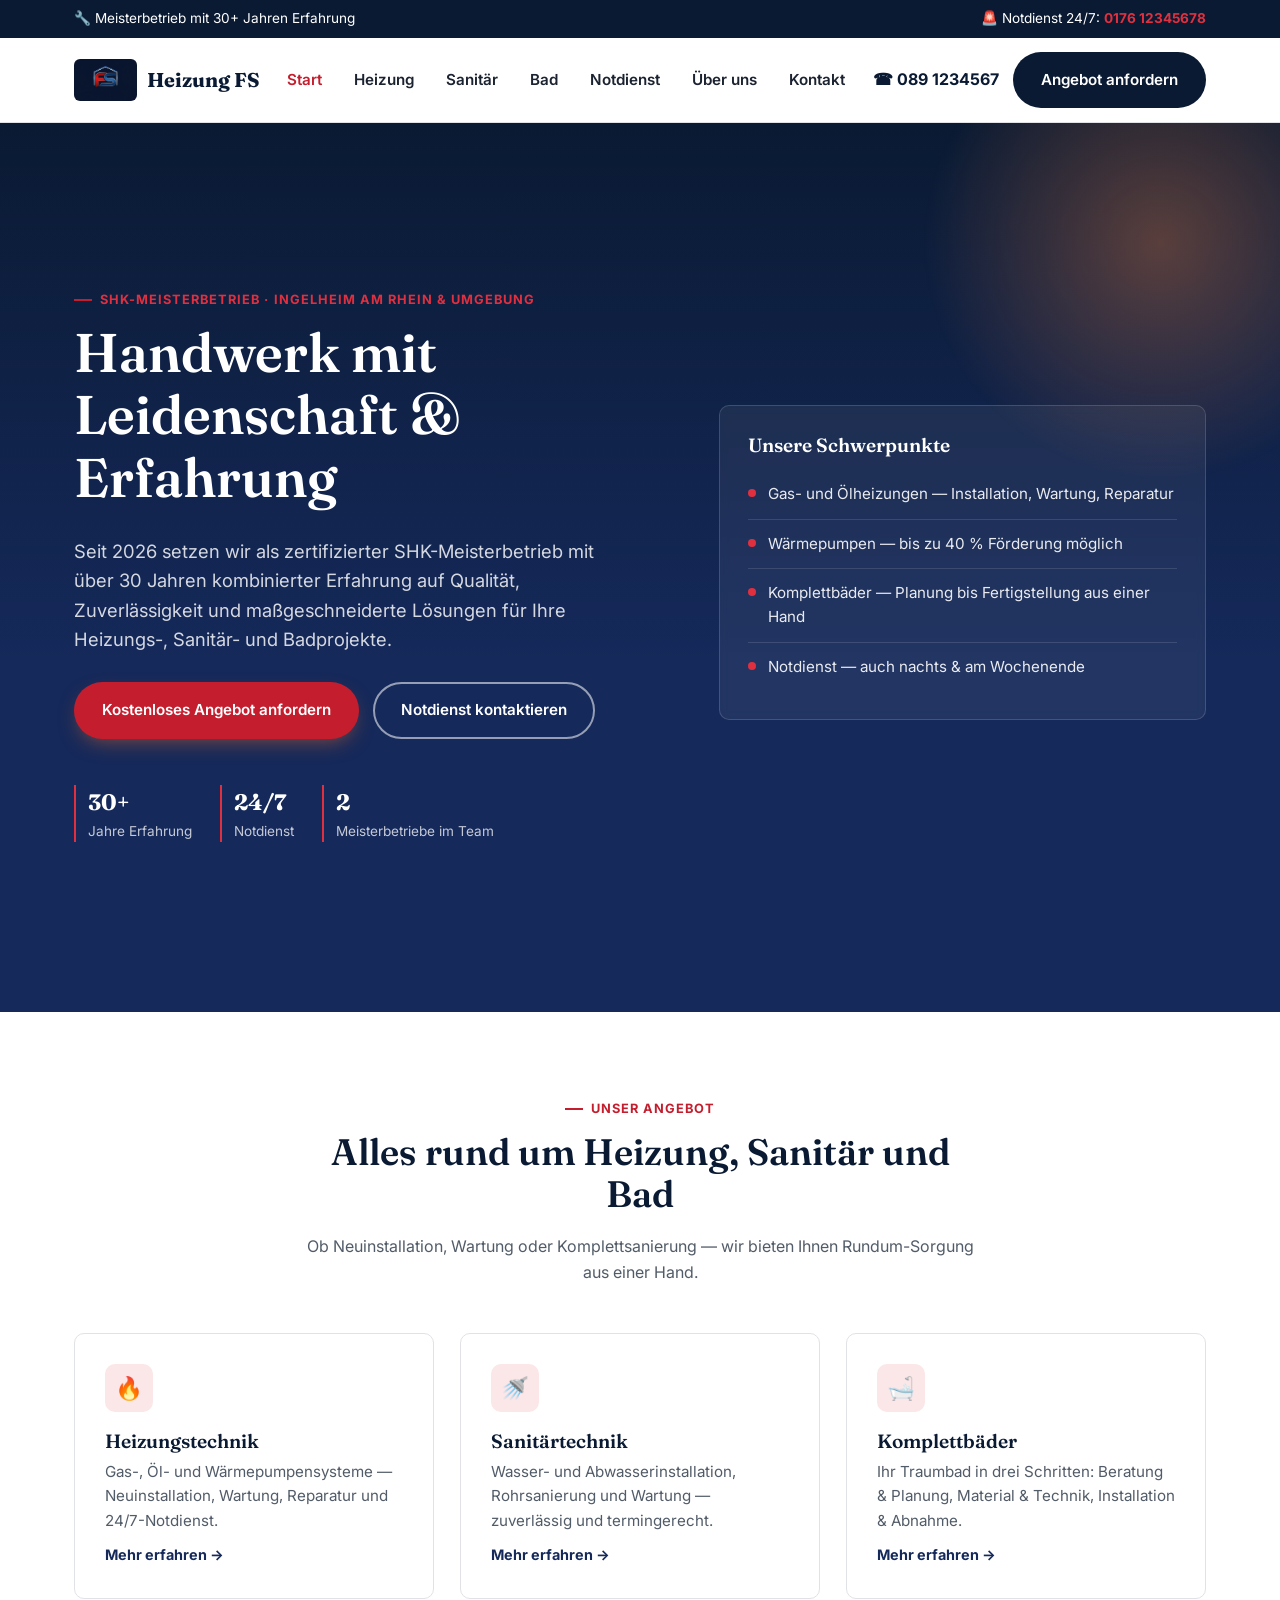
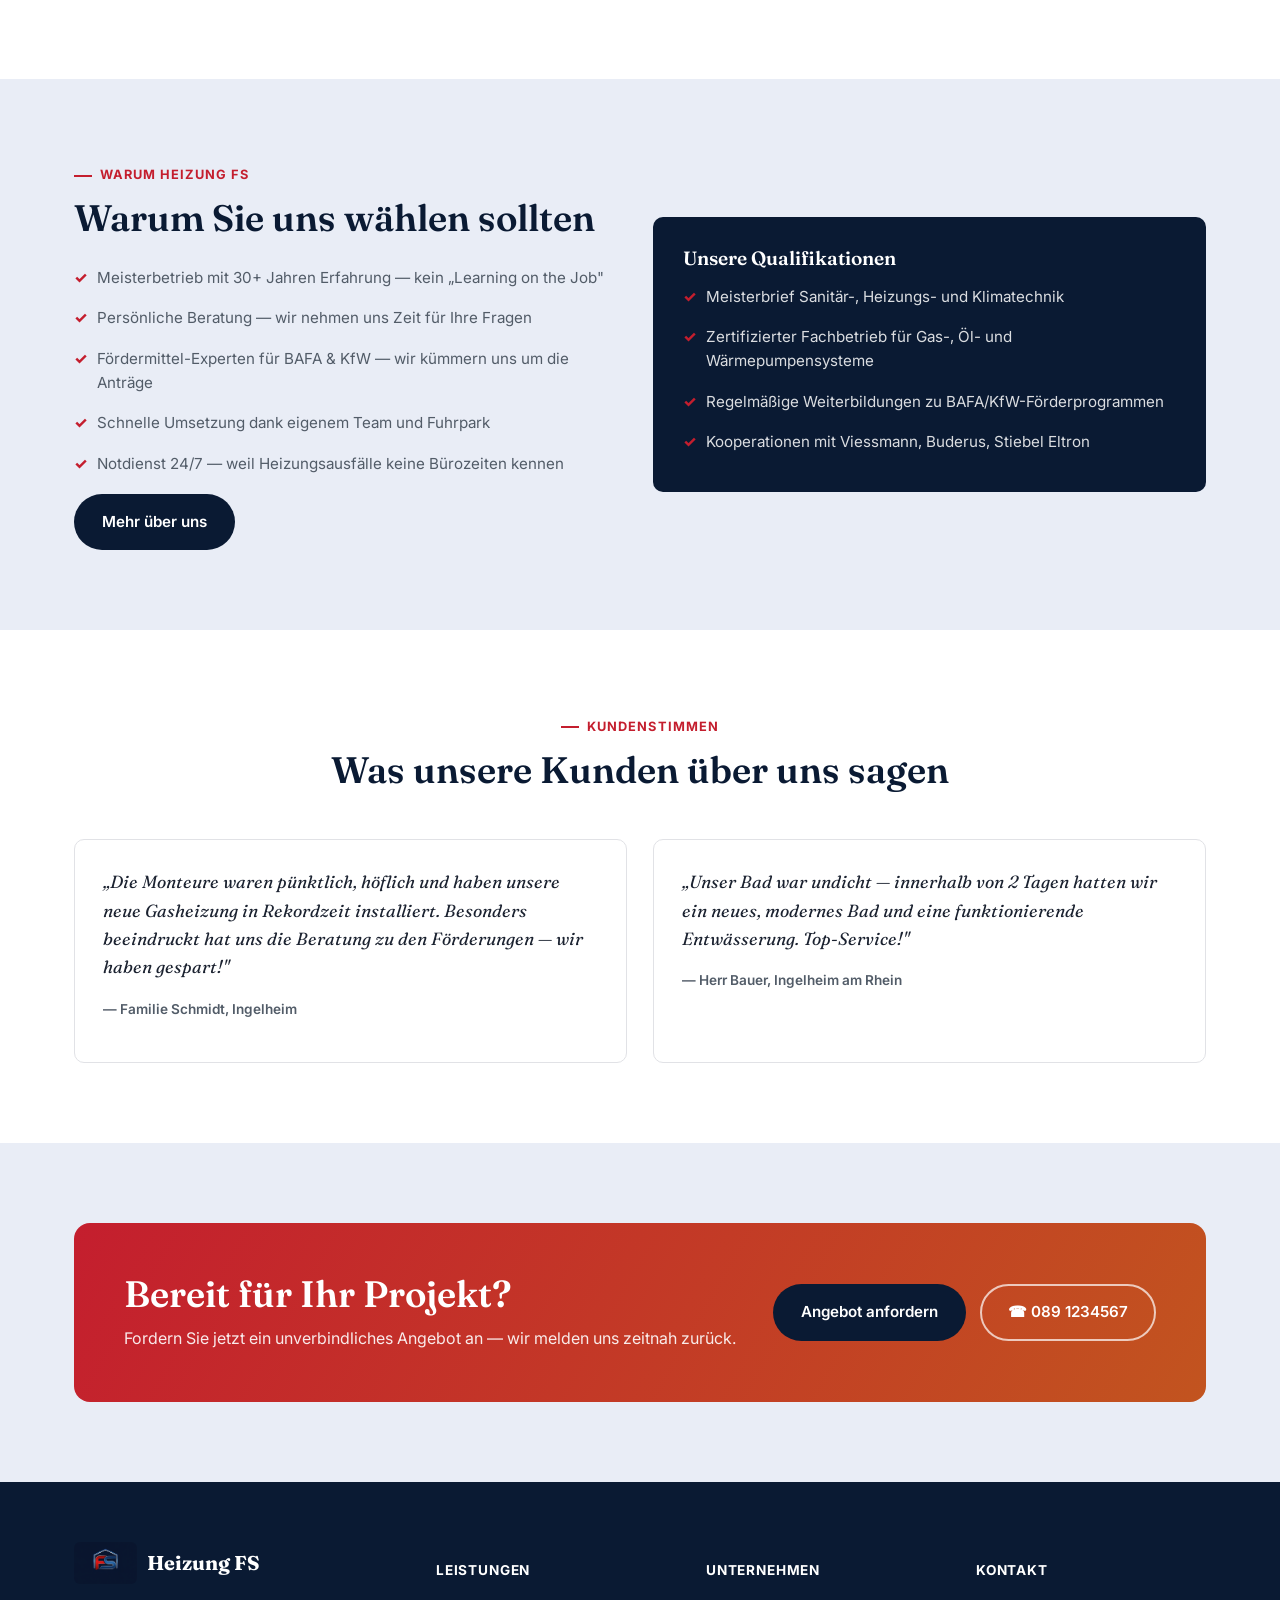
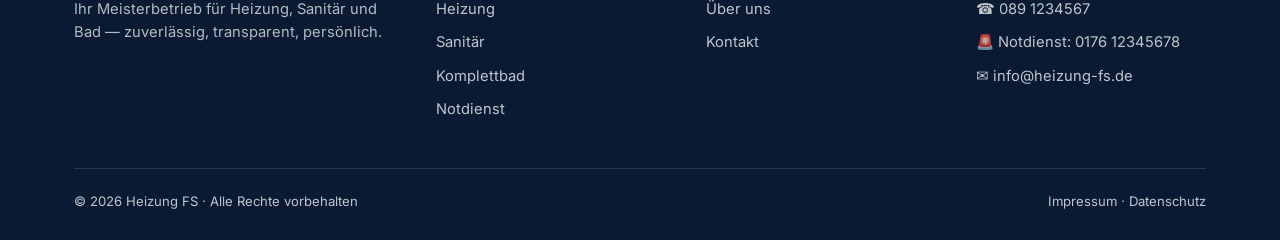
==== index.html @ f5cf5ddc "Add files via upload" ====
<!DOCTYPE html>
<html lang="de">
<head>
<meta charset="UTF-8">
<meta name="viewport" content="width=device-width, initial-scale=1.0">
<title>Heizung FS | Heizung, Sanitär &amp; Bad — Meisterbetrieb</title>
<meta name="description" content="Heizung FS — zertifizierter SHK-Meisterbetrieb für Heizung, Sanitär und Komplettbäder. 24/7 Notdienst. Jetzt unverbindliches Angebot anfordern.">
<link rel="preconnect" href="https://fonts.googleapis.com">
<link href="https://fonts.googleapis.com/css2?family=Fraunces:wght@500;600;700&family=Inter:wght@400;500;600;700;800&display=swap" rel="stylesheet">
<link rel="stylesheet" href="css/style.css">
</head>
<body>

<div class="emergency-strip">
  <div class="wrap">
    <span>🔧 Meisterbetrieb mit 30+ Jahren Erfahrung</span>
    <span>🚨 Notdienst 24/7: <a class="phone" href="tel:+4917612345678">0176 12345678</a></span>
  </div>
</div>

<header class="site-header">
  <div class="wrap nav-row">
    <a href="index.html" class="logo"><img src="img/logo.png" alt="Heizung FS Logo" class="logo-img"> Heizung FS</a>
    <nav class="main-nav">
      <a href="index.html" class="active">Start</a>
      <a href="heizung.html">Heizung</a>
      <a href="sanitaer.html">Sanitär</a>
      <a href="bad.html">Bad</a>
      <a href="notdienst.html">Notdienst</a>
      <a href="ueber-uns.html">Über uns</a>
      <a href="kontakt.html">Kontakt</a>
    </nav>
    <div class="nav-cta">
      <a href="tel:+4989123456" class="btn-text" style="font-weight:700;color:var(--blue-900);">☎ 089 1234567</a>
      <a href="kontakt.html" class="btn btn-dark">Angebot anfordern</a>
      <button class="menu-toggle" aria-label="Menü öffnen"><span></span><span></span><span></span></button>
    </div>
  </div>
</header>

<section class="hero">
  <div class="wrap hero-inner">
    <div>
      <div class="eyebrow" style="color:var(--orange-500);">SHK-Meisterbetrieb · Ingelheim am Rhein &amp; Umgebung</div>
      <h1>Handwerk mit Leidenschaft &amp; Erfahrung</h1>
      <p class="lead">Seit 2026 setzen wir als zertifizierter SHK-Meisterbetrieb mit über 30 Jahren kombinierter Erfahrung auf Qualität, Zuverlässigkeit und maßgeschneiderte Lösungen für Ihre Heizungs-, Sanitär- und Badprojekte.</p>
      <div class="hero-actions">
        <a href="kontakt.html" class="btn btn-primary">Kostenloses Angebot anfordern</a>
        <a href="notdienst.html" class="btn btn-outline">Notdienst kontaktieren</a>
      </div>
      <div class="hero-badges">
        <div><strong>30+</strong>Jahre Erfahrung</div>
        <div><strong>24/7</strong>Notdienst</div>
        <div><strong>2</strong>Meisterbetriebe im Team</div>
      </div>
    </div>
    <div class="hero-visual">
      <h3 style="color:#fff;margin-bottom:14px;">Unsere Schwerpunkte</h3>
      <ul>
        <li><span class="dot"></span> Gas- und Ölheizungen — Installation, Wartung, Reparatur</li>
        <li><span class="dot"></span> Wärmepumpen — bis zu 40 % Förderung möglich</li>
        <li><span class="dot"></span> Komplettbäder — Planung bis Fertigstellung aus einer Hand</li>
        <li><span class="dot"></span> Notdienst — auch nachts &amp; am Wochenende</li>
      </ul>
    </div>
  </div>
</section>

<section class="bg-white">
  <div class="wrap">
    <div class="section-head center">
      <div class="eyebrow">Unser Angebot</div>
      <h2>Alles rund um Heizung, Sanitär und Bad</h2>
      <p>Ob Neuinstallation, Wartung oder Komplettsanierung — wir bieten Ihnen Rundum-Sorgung aus einer Hand.</p>
    </div>
    <div class="grid-3">
      <div class="card">
        <div class="icon">🔥</div>
        <h3>Heizungstechnik</h3>
        <p>Gas-, Öl- und Wärmepumpensysteme — Neuinstallation, Wartung, Reparatur und 24/7-Notdienst.</p>
        <a href="heizung.html" class="more">Mehr erfahren →</a>
      </div>
      <div class="card">
        <div class="icon">🚿</div>
        <h3>Sanitärtechnik</h3>
        <p>Wasser- und Abwasserinstallation, Rohrsanierung und Wartung — zuverlässig und termingerecht.</p>
        <a href="sanitaer.html" class="more">Mehr erfahren →</a>
      </div>
      <div class="card">
        <div class="icon">🛁</div>
        <h3>Komplettbäder</h3>
        <p>Ihr Traumbad in drei Schritten: Beratung &amp; Planung, Material &amp; Technik, Installation &amp; Abnahme.</p>
        <a href="bad.html" class="more">Mehr erfahren →</a>
      </div>
    </div>
  </div>
</section>

<section class="bg-tint">
  <div class="wrap">
    <div class="grid-2" style="align-items:center;">
      <div>
        <div class="eyebrow">Warum Heizung FS</div>
        <h2>Warum Sie uns wählen sollten</h2>
        <ul class="checklist">
          <li>Meisterbetrieb mit 30+ Jahren Erfahrung — kein „Learning on the Job"</li>
          <li>Persönliche Beratung — wir nehmen uns Zeit für Ihre Fragen</li>
          <li>Fördermittel-Experten für BAFA &amp; KfW — wir kümmern uns um die Anträge</li>
          <li>Schnelle Umsetzung dank eigenem Team und Fuhrpark</li>
          <li>Notdienst 24/7 — weil Heizungsausfälle keine Bürozeiten kennen</li>
        </ul>
        <a href="ueber-uns.html" class="btn btn-dark" style="margin-top:10px;">Mehr über uns</a>
      </div>
      <div class="card" style="background:var(--blue-900);border:none;">
        <h3 style="color:#fff;">Unsere Qualifikationen</h3>
        <ul class="checklist" style="color:rgba(255,255,255,0.85);">
          <li style="color:rgba(255,255,255,0.85);">Meisterbrief Sanitär-, Heizungs- und Klimatechnik</li>
          <li style="color:rgba(255,255,255,0.85);">Zertifizierter Fachbetrieb für Gas-, Öl- und Wärmepumpensysteme</li>
          <li style="color:rgba(255,255,255,0.85);">Regelmäßige Weiterbildungen zu BAFA/KfW-Förderprogrammen</li>
          <li style="color:rgba(255,255,255,0.85);">Kooperationen mit Viessmann, Buderus, Stiebel Eltron</li>
        </ul>
      </div>
    </div>
  </div>
</section>

<section class="bg-white">
  <div class="wrap">
    <div class="section-head center">
      <div class="eyebrow">Kundenstimmen</div>
      <h2>Was unsere Kunden über uns sagen</h2>
    </div>
    <div class="grid-2">
      <div class="testimonial">
        <p class="quote">„Die Monteure waren pünktlich, höflich und haben unsere neue Gasheizung in Rekordzeit installiert. Besonders beeindruckt hat uns die Beratung zu den Förderungen — wir haben gespart!"</p>
        <p class="who">— Familie Schmidt, Ingelheim</p>
      </div>
      <div class="testimonial">
        <p class="quote">„Unser Bad war undicht — innerhalb von 2 Tagen hatten wir ein neues, modernes Bad und eine funktionierende Entwässerung. Top-Service!"</p>
        <p class="who">— Herr Bauer, Ingelheim am Rhein</p>
      </div>
    </div>
  </div>
</section>

<section class="bg-tint">
  <div class="wrap">
    <div class="cta-band">
      <div>
        <h2>Bereit für Ihr Projekt?</h2>
        <p>Fordern Sie jetzt ein unverbindliches Angebot an — wir melden uns zeitnah zurück.</p>
      </div>
      <div style="display:flex;gap:14px;flex-wrap:wrap;">
        <a href="kontakt.html" class="btn btn-dark">Angebot anfordern</a>
        <a href="tel:+4989123456" class="btn btn-outline" style="border-color:rgba(255,255,255,0.7);">☎ 089 1234567</a>
      </div>
    </div>
  </div>
</section>

<footer class="site-footer">
  <div class="wrap">
    <div class="footer-grid">
      <div>
        <div class="logo" style="color:#fff;margin-bottom:14px;"><img src="img/logo.png" alt="Heizung FS Logo" class="logo-img"> Heizung FS</div>
        <p style="color:rgba(255,255,255,0.7);font-size:0.92rem;">Ihr Meisterbetrieb für Heizung, Sanitär und Bad — zuverlässig, transparent, persönlich.</p>
      </div>
      <div>
        <h4>Leistungen</h4>
        <ul>
          <li><a href="heizung.html">Heizung</a></li>
          <li><a href="sanitaer.html">Sanitär</a></li>
          <li><a href="bad.html">Komplettbad</a></li>
          <li><a href="notdienst.html">Notdienst</a></li>
        </ul>
      </div>
      <div>
        <h4>Unternehmen</h4>
        <ul>
          <li><a href="ueber-uns.html">Über uns</a></li>
          <li><a href="kontakt.html">Kontakt</a></li>
        </ul>
      </div>
      <div>
        <h4>Kontakt</h4>
        <ul>
          <li>☎ 089 1234567</li>
          <li>🚨 Notdienst: 0176 12345678</li>
          <li>✉ info@heizung-fs.de</li>
        </ul>
      </div>
    </div>
    <div class="footer-bottom">
      <span>© 2026 Heizung FS · Alle Rechte vorbehalten</span>
      <span><a href="#">Impressum</a> · <a href="#">Datenschutz</a></span>
    </div>
  </div>
</footer>

<script src="js/main.js"></script>
</body>
</html>
---- css/style.css ----
/* ===========================================================
   Heizung FS — Prototyp
   Palette: Tiefblau (Wasser/Vertrauen) + Wärme-Orange (Heizung)
   =========================================================== */

:root {
  /* Navy aus dem FS-Logo */
  --blue-900: #0a1a33;
  --blue-700: #15295a;
  --blue-500: #2e5ba8;
  --blue-100: #e9edf6;
  /* Rot aus dem FS-Logo, ersetzt das bisherige Orange als Hauptakzent */
  --orange-600: #c41e2e;
  --orange-500: #e0303f;
  --orange-100: #fbe6e8;
  --cream: #f6f5f3;
  --white: #ffffff;
  --ink: #1b2230;
  --ink-soft: #525c68;
  --line: #e1e2e6;
  --radius: 10px;
  --shadow: 0 10px 30px -10px rgba(10, 26, 51, 0.22);
  --maxw: 1180px;
  --font-display: "Fraunces", Georgia, serif;
  --font-body: "Inter", "Segoe UI", Arial, sans-serif;
}

* { box-sizing: border-box; }
html { scroll-behavior: smooth; }

body {
  margin: 0;
  font-family: var(--font-body);
  color: var(--ink);
  background: var(--cream);
  font-size: 16px;
  line-height: 1.6;
  -webkit-font-smoothing: antialiased;
}

img { max-width: 100%; display: block; }
a { color: inherit; text-decoration: none; }

.wrap {
  max-width: var(--maxw);
  margin: 0 auto;
  padding: 0 24px;
}

h1, h2, h3 {
  font-family: var(--font-display);
  font-weight: 600;
  line-height: 1.15;
  margin: 0 0 0.5em;
  color: var(--blue-900);
}

h1 { font-size: clamp(2.1rem, 5vw, 3.4rem); }
h2 { font-size: clamp(1.6rem, 3.2vw, 2.3rem); }
h3 { font-size: 1.2rem; }

p { margin: 0 0 1em; color: var(--ink-soft); }

.eyebrow {
  display: inline-flex;
  align-items: center;
  gap: 8px;
  font-size: 0.8rem;
  font-weight: 700;
  letter-spacing: 0.08em;
  text-transform: uppercase;
  color: var(--orange-600);
  margin-bottom: 0.9em;
}
.eyebrow::before {
  content: "";
  width: 18px;
  height: 2px;
  background: var(--orange-600);
  display: inline-block;
}

/* ---------- Buttons ---------- */
.btn {
  display: inline-flex;
  align-items: center;
  justify-content: center;
  gap: 8px;
  padding: 14px 26px;
  border-radius: 999px;
  font-weight: 600;
  font-size: 0.95rem;
  border: 2px solid transparent;
  cursor: pointer;
  transition: transform 0.15s ease, box-shadow 0.15s ease, background 0.15s ease;
  min-height: 48px;
}
.btn:active { transform: translateY(1px); }

.btn-primary {
  background: var(--orange-600);
  color: var(--white);
  box-shadow: 0 8px 20px -6px rgba(217, 98, 43, 0.55);
}
.btn-primary:hover { background: #c2541f; }

.btn-outline {
  background: transparent;
  border-color: rgba(255,255,255,0.55);
  color: var(--white);
}
.btn-outline:hover { background: rgba(255,255,255,0.12); }

.btn-dark {
  background: var(--blue-900);
  color: var(--white);
}
.btn-dark:hover { background: var(--blue-700); }

/* ---------- Top bar / emergency strip ---------- */
.emergency-strip {
  background: var(--blue-900);
  color: #fff;
  font-size: 0.85rem;
}
.emergency-strip .wrap {
  display: flex;
  align-items: center;
  justify-content: space-between;
  padding: 8px 24px;
  flex-wrap: wrap;
  gap: 6px;
}
.emergency-strip a.phone {
  color: var(--orange-500);
  font-weight: 700;
}

/* ---------- Header / Nav ---------- */
header.site-header {
  background: var(--white);
  border-bottom: 1px solid var(--line);
  position: sticky;
  top: 0;
  z-index: 50;
}
.nav-row {
  display: flex;
  align-items: center;
  justify-content: space-between;
  padding: 14px 24px;
  gap: 20px;
}
.logo {
  display: flex;
  align-items: center;
  gap: 10px;
  font-family: var(--font-display);
  font-weight: 700;
  font-size: 1.25rem;
  color: var(--blue-900);
  white-space: nowrap;
}
.logo .mark {
  width: 38px;
  height: 38px;
  border-radius: 9px;
  background: linear-gradient(135deg, var(--orange-500), var(--blue-700));
  display: flex;
  align-items: center;
  justify-content: center;
  color: #fff;
  font-weight: 800;
  font-size: 0.95rem;
  flex-shrink: 0;
}
.logo-img {
  height: 42px;
  width: auto;
  flex-shrink: 0;
  border-radius: 6px;
}

nav.main-nav {
  display: flex;
  align-items: center;
  gap: 28px;
}
nav.main-nav a {
  font-size: 0.95rem;
  font-weight: 600;
  color: var(--ink);
  padding: 6px 2px;
  position: relative;
}
nav.main-nav a.active { color: var(--orange-600); }
nav.main-nav a:hover { color: var(--orange-600); }

.nav-cta {
  display: flex;
  align-items: center;
  gap: 14px;
}

.menu-toggle {
  display: none;
  background: none;
  border: none;
  cursor: pointer;
  padding: 8px;
}
.menu-toggle span {
  display: block;
  width: 26px;
  height: 2px;
  background: var(--blue-900);
  margin: 5px 0;
}

/* ---------- Hero ---------- */
.hero {
  background: linear-gradient(180deg, var(--blue-900) 0%, var(--blue-700) 60%, var(--blue-700) 100%);
  color: #fff;
  position: relative;
  overflow: hidden;
}
.hero::after {
  content: "";
  position: absolute;
  right: -120px;
  top: -120px;
  width: 480px;
  height: 480px;
  border-radius: 50%;
  background: radial-gradient(circle, rgba(234,126,63,0.35), transparent 70%);
}
.hero-inner {
  display: grid;
  grid-template-columns: 1.1fr 0.9fr;
  gap: 50px;
  align-items: center;
  padding: 80px 24px 90px;
}
.hero h1 { color: #fff; }
.hero p.lead {
  color: rgba(255,255,255,0.82);
  font-size: 1.15rem;
  max-width: 520px;
}
.hero-actions {
  display: flex;
  gap: 14px;
  margin-top: 28px;
  flex-wrap: wrap;
}
.hero-badges {
  display: flex;
  gap: 28px;
  margin-top: 46px;
  flex-wrap: wrap;
}
.hero-badges div {
  font-size: 0.85rem;
  color: rgba(255,255,255,0.75);
  border-left: 2px solid var(--orange-500);
  padding-left: 12px;
}
.hero-badges strong {
  display: block;
  font-family: var(--font-display);
  font-size: 1.4rem;
  color: #fff;
}

.hero-visual {
  background: rgba(255,255,255,0.06);
  border: 1px solid rgba(255,255,255,0.15);
  border-radius: var(--radius);
  padding: 28px;
  backdrop-filter: blur(4px);
}
.hero-visual ul { list-style: none; margin: 0; padding: 0; }
.hero-visual li {
  display: flex;
  gap: 12px;
  align-items: flex-start;
  padding: 12px 0;
  border-bottom: 1px solid rgba(255,255,255,0.12);
  color: rgba(255,255,255,0.9);
  font-size: 0.95rem;
}
.hero-visual li:last-child { border-bottom: none; }
.hero-visual li .dot {
  width: 8px; height: 8px;
  border-radius: 50%;
  background: var(--orange-500);
  margin-top: 7px;
  flex-shrink: 0;
}

/* ---------- Page hero (Unterseiten, schmaler) ---------- */
.page-hero {
  background: linear-gradient(180deg, var(--blue-900), var(--blue-700));
  color: #fff;
  padding: 64px 24px 70px;
}
.page-hero .wrap { max-width: var(--maxw); }
.page-hero h1 { color: #fff; margin-bottom: 0.4em; }
.page-hero p { color: rgba(255,255,255,0.82); max-width: 600px; font-size: 1.05rem; }
.breadcrumb {
  font-size: 0.85rem;
  color: rgba(255,255,255,0.6);
  margin-bottom: 14px;
}
.breadcrumb a { color: rgba(255,255,255,0.85); }
.breadcrumb a:hover { color: var(--orange-500); }

/* ---------- Sections ---------- */
section { padding: 80px 0; }
section.tight { padding: 56px 0; }
.section-head {
  max-width: 680px;
  margin-bottom: 48px;
}
.section-head.center { margin-left: auto; margin-right: auto; text-align: center; }

.bg-white { background: var(--white); }
.bg-tint { background: var(--blue-100); }
.bg-dark { background: var(--blue-900); color: #fff; }
.bg-dark h2, .bg-dark h3 { color: #fff; }
.bg-dark p { color: rgba(255,255,255,0.78); }

/* ---------- Grids / cards ---------- */
.grid-3 {
  display: grid;
  grid-template-columns: repeat(3, 1fr);
  gap: 26px;
}
.grid-2 {
  display: grid;
  grid-template-columns: repeat(2, 1fr);
  gap: 26px;
}

.card {
  background: var(--white);
  border: 1px solid var(--line);
  border-radius: var(--radius);
  padding: 30px;
  transition: transform 0.2s ease, box-shadow 0.2s ease;
}
.card:hover { transform: translateY(-4px); box-shadow: var(--shadow); }
.card .icon {
  width: 48px; height: 48px;
  border-radius: 10px;
  background: var(--orange-100);
  color: var(--orange-600);
  display: flex; align-items: center; justify-content: center;
  font-size: 1.4rem;
  margin-bottom: 18px;
}
.card h3 { margin-bottom: 0.4em; }
.card p { margin-bottom: 0.6em; font-size: 0.95rem; }
.card a.more {
  font-weight: 700;
  font-size: 0.9rem;
  color: var(--blue-700);
}
.card a.more:hover { color: var(--orange-600); }

.checklist { list-style: none; margin: 0; padding: 0; }
.checklist li {
  display: flex;
  gap: 10px;
  padding: 8px 0;
  font-size: 0.95rem;
  color: var(--ink-soft);
}
.checklist li::before {
  content: "✓";
  color: var(--orange-600);
  font-weight: 800;
  flex-shrink: 0;
}

/* ---------- Steps ---------- */
.steps {
  display: grid;
  grid-template-columns: repeat(3, 1fr);
  gap: 30px;
  counter-reset: step;
}
.step {
  position: relative;
  padding-top: 14px;
  border-top: 3px solid var(--orange-500);
}
.step .num {
  font-family: var(--font-display);
  font-size: 2.4rem;
  color: var(--blue-100);
  -webkit-text-stroke: 1.5px var(--blue-500);
  color: transparent;
  margin-bottom: 6px;
  font-weight: 700;
}

/* ---------- Testimonials ---------- */
.testimonial {
  background: var(--white);
  border-radius: var(--radius);
  padding: 28px;
  border: 1px solid var(--line);
}
.testimonial p.quote {
  font-family: var(--font-display);
  font-size: 1.1rem;
  color: var(--ink);
  font-style: italic;
}
.testimonial .who {
  font-size: 0.85rem;
  color: var(--ink-soft);
  font-weight: 600;
}

/* ---------- CTA band ---------- */
.cta-band {
  background: linear-gradient(120deg, var(--orange-600), #c2541f);
  color: #fff;
  border-radius: 16px;
  padding: 50px;
  display: flex;
  align-items: center;
  justify-content: space-between;
  gap: 30px;
  flex-wrap: wrap;
}
.cta-band h2 { color: #fff; margin-bottom: 0.3em; }
.cta-band p { color: rgba(255,255,255,0.9); margin-bottom: 0; }

/* ---------- FAQ ---------- */
.faq-item {
  border-bottom: 1px solid var(--line);
  padding: 20px 0;
}
.faq-q {
  display: flex;
  justify-content: space-between;
  align-items: center;
  cursor: pointer;
  font-weight: 700;
  color: var(--blue-900);
  gap: 16px;
}
.faq-q .icon-toggle {
  font-size: 1.4rem;
  color: var(--orange-600);
  flex-shrink: 0;
  transition: transform 0.2s ease;
}
.faq-item.open .icon-toggle { transform: rotate(45deg); }
.faq-a {
  display: none;
  margin-top: 12px;
  font-size: 0.95rem;
}
.faq-item.open .faq-a { display: block; }

/* ---------- Notdienst-specific ---------- */
.emergency-hero {
  background: radial-gradient(circle at 20% 20%, #b8401b, var(--blue-900) 65%);
}
.pulse-dot {
  width: 12px; height: 12px;
  border-radius: 50%;
  background: #4caf6d;
  display: inline-block;
  position: relative;
}
.pulse-dot::after {
  content: "";
  position: absolute;
  inset: -4px;
  border-radius: 50%;
  border: 2px solid #4caf6d;
  animation: pulse 1.6s infinite;
}
@keyframes pulse {
  0% { transform: scale(0.8); opacity: 0.9; }
  100% { transform: scale(1.8); opacity: 0; }
}
.big-phone {
  font-family: var(--font-display);
  font-size: clamp(2rem, 6vw, 3.2rem);
  color: #fff;
  font-weight: 700;
}

/* ---------- Footer ---------- */
footer.site-footer {
  background: var(--blue-900);
  color: rgba(255,255,255,0.75);
  padding: 60px 0 28px;
}
.footer-grid {
  display: grid;
  grid-template-columns: 1.4fr 1fr 1fr 1fr;
  gap: 40px;
  padding-bottom: 36px;
  border-bottom: 1px solid rgba(255,255,255,0.12);
}
.footer-grid h4 {
  color: #fff;
  font-size: 0.85rem;
  letter-spacing: 0.06em;
  text-transform: uppercase;
  margin-bottom: 16px;
}
.footer-grid ul { list-style: none; margin: 0; padding: 0; }
.footer-grid li { margin-bottom: 10px; font-size: 0.92rem; }
.footer-grid a:hover { color: var(--orange-500); }
.footer-bottom {
  display: flex;
  justify-content: space-between;
  align-items: center;
  padding-top: 22px;
  font-size: 0.82rem;
  flex-wrap: wrap;
  gap: 12px;
}
.footer-bottom a:hover { color: var(--orange-500); }

/* ---------- Responsive ---------- */
@media (max-width: 940px) {
  .hero-inner { grid-template-columns: 1fr; padding: 56px 24px 60px; }
  .grid-3, .grid-2, .steps { grid-template-columns: 1fr; }
  .footer-grid { grid-template-columns: 1fr 1fr; }
}

@media (max-width: 760px) {
  nav.main-nav {
    position: fixed;
    top: 70px;
    left: 0; right: 0;
    background: var(--white);
    flex-direction: column;
    align-items: flex-start;
    padding: 20px 24px;
    gap: 18px;
    border-bottom: 1px solid var(--line);
    transform: translateY(-110%);
    transition: transform 0.25s ease;
    box-shadow: var(--shadow);
  }
  nav.main-nav.open { transform: translateY(0); }
  .menu-toggle { display: block; }
  .nav-cta .btn-text { display: none; }
  .footer-grid { grid-template-columns: 1fr; }
  .cta-band { flex-direction: column; text-align: center; padding: 36px 24px; }
  section { padding: 56px 0; }
  .emergency-strip .wrap { justify-content: center; text-align: center; }
}

@media (max-width: 420px) {
  .nav-cta .btn { padding: 10px 16px; font-size: 0.85rem; }
}
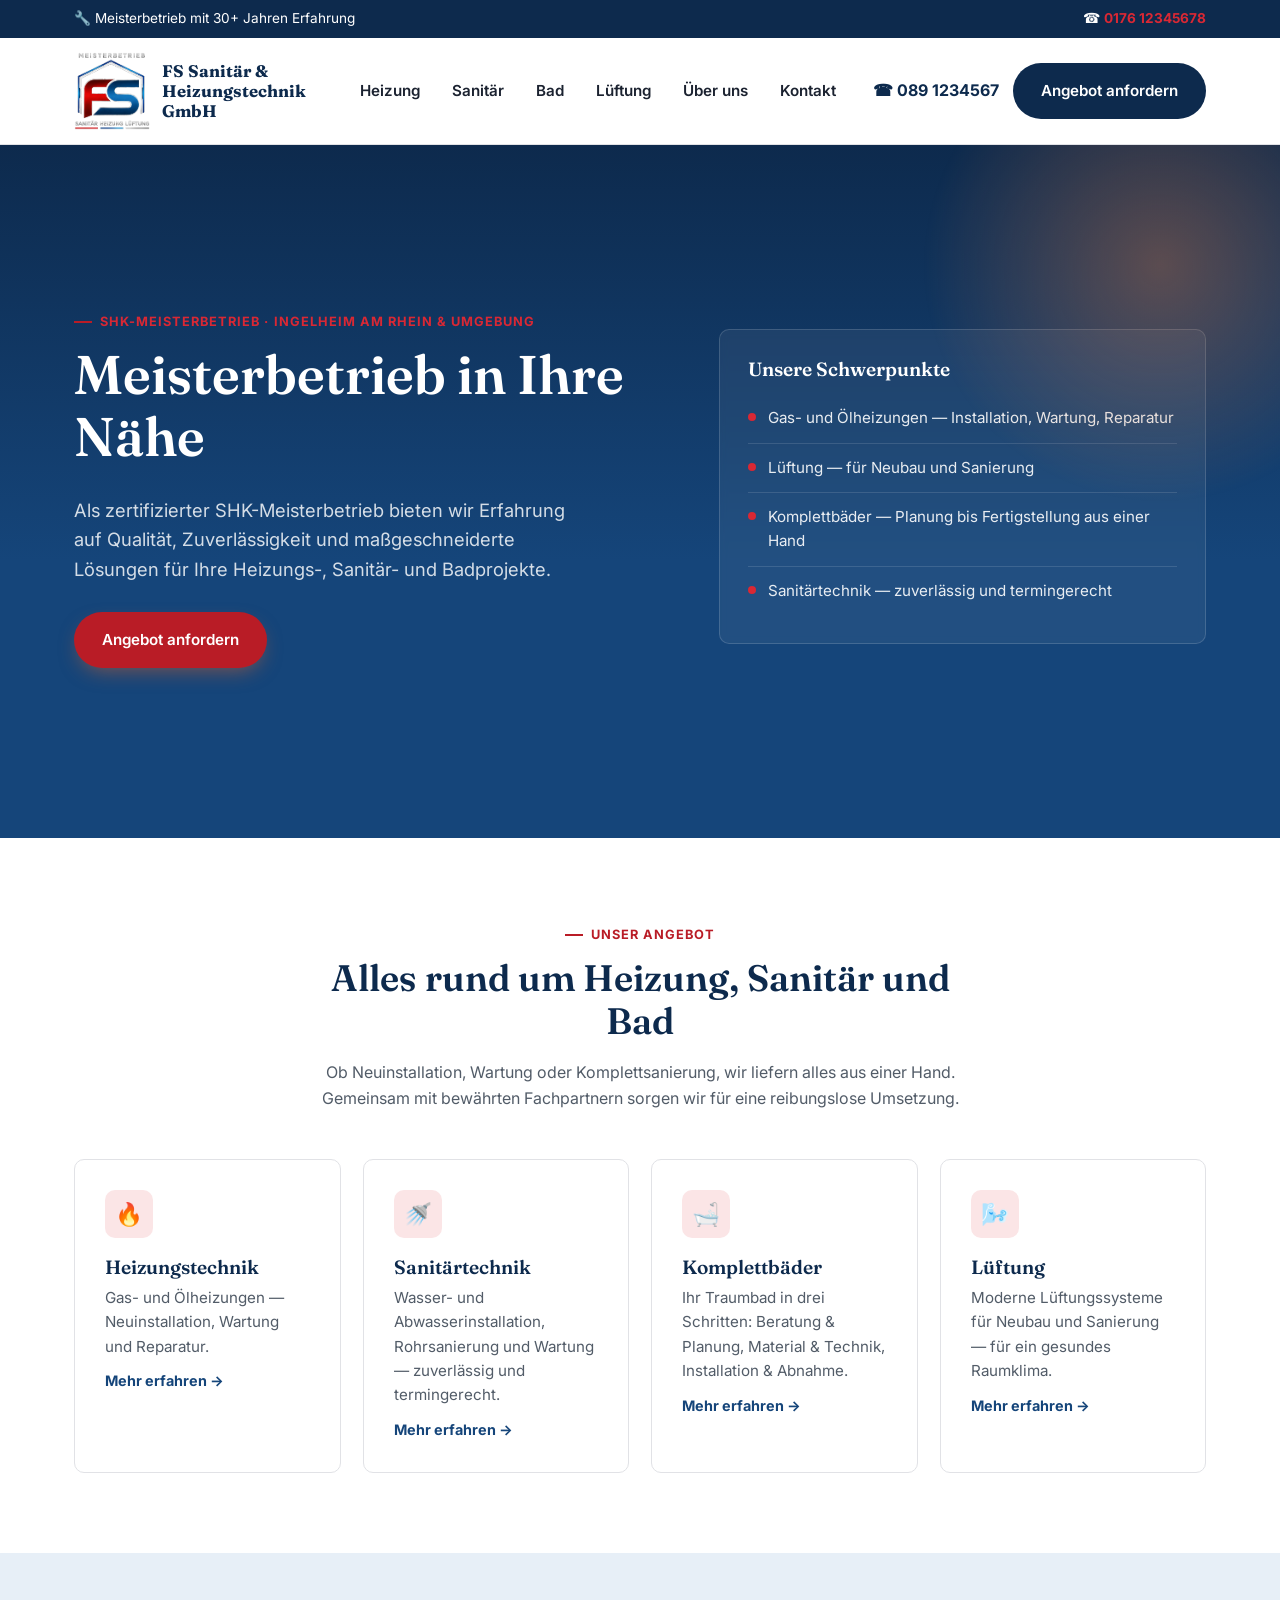
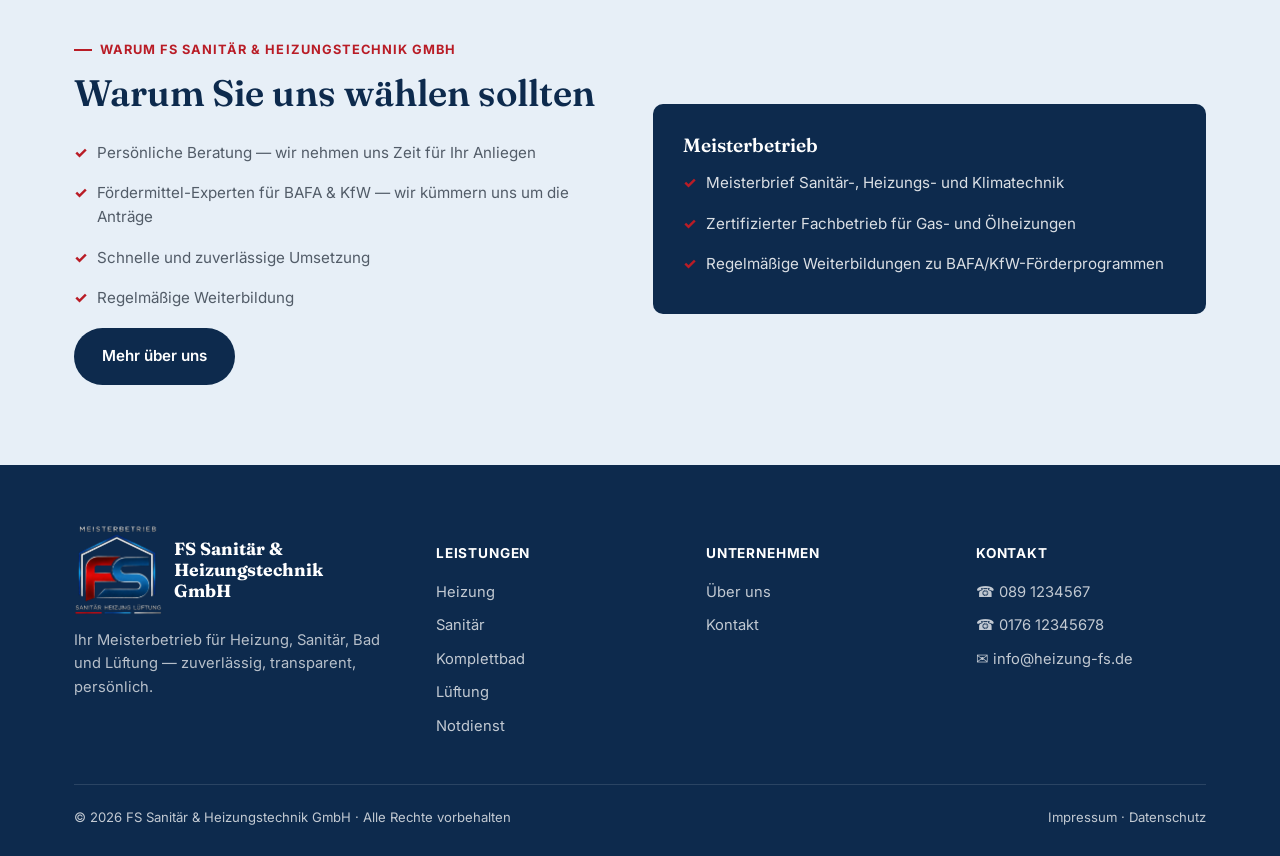
==== commit 97498bdc: "Add files via upload" ====
--- a/index.html
+++ b/index.html
@@ -3,8 +3,8 @@
 <head>
 <meta charset="UTF-8">
 <meta name="viewport" content="width=device-width, initial-scale=1.0">
-<title>Heizung FS | Heizung, Sanitär &amp; Bad — Meisterbetrieb</title>
-<meta name="description" content="Heizung FS — zertifizierter SHK-Meisterbetrieb für Heizung, Sanitär und Komplettbäder. 24/7 Notdienst. Jetzt unverbindliches Angebot anfordern.">
+<title>FS Sanitär & Heizungstechnik GmbH | Heizung, Sanitär &amp; Bad — Meisterbetrieb</title>
+<meta name="description" content="FS Sanitär & Heizungstechnik GmbH — zertifizierter SHK-Meisterbetrieb für Heizung, Sanitär, Bad und Lüftung. Jetzt Angebot anfordern.">
 <link rel="preconnect" href="https://fonts.googleapis.com">
 <link href="https://fonts.googleapis.com/css2?family=Fraunces:wght@500;600;700&family=Inter:wght@400;500;600;700;800&display=swap" rel="stylesheet">
 <link rel="stylesheet" href="css/style.css">
@@ -14,19 +14,18 @@
 <div class="emergency-strip">
   <div class="wrap">
     <span>🔧 Meisterbetrieb mit 30+ Jahren Erfahrung</span>
-    <span>🚨 Notdienst 24/7: <a class="phone" href="tel:+4917612345678">0176 12345678</a></span>
+    <span>☎ <a class="phone" href="tel:+4917612345678">0176 12345678</a></span>
   </div>
 </div>
 
 <header class="site-header">
   <div class="wrap nav-row">
-    <a href="index.html" class="logo"><img src="img/logo.png" alt="Heizung FS Logo" class="logo-img"> Heizung FS</a>
+    <a href="index.html" class="logo"><img src="img/logo.png" alt="FS Sanitär & Heizungstechnik GmbH Logo" class="logo-img"><span class="company-name">FS Sanitär &amp; Heizungstechnik GmbH</span></a>
     <nav class="main-nav">
-      <a href="index.html" class="active">Start</a>
       <a href="heizung.html">Heizung</a>
       <a href="sanitaer.html">Sanitär</a>
       <a href="bad.html">Bad</a>
-      <a href="notdienst.html">Notdienst</a>
+      <a href="lueftung.html">Lüftung</a>
       <a href="ueber-uns.html">Über uns</a>
       <a href="kontakt.html">Kontakt</a>
     </nav>
@@ -42,25 +41,19 @@
   <div class="wrap hero-inner">
     <div>
       <div class="eyebrow" style="color:var(--orange-500);">SHK-Meisterbetrieb · Ingelheim am Rhein &amp; Umgebung</div>
-      <h1>Handwerk mit Leidenschaft &amp; Erfahrung</h1>
-      <p class="lead">Seit 2026 setzen wir als zertifizierter SHK-Meisterbetrieb mit über 30 Jahren kombinierter Erfahrung auf Qualität, Zuverlässigkeit und maßgeschneiderte Lösungen für Ihre Heizungs-, Sanitär- und Badprojekte.</p>
+      <h1>Meisterbetrieb in Ihre Nähe</h1>
+      <p class="lead">Als zertifizierter SHK-Meisterbetrieb bieten wir Erfahrung auf Qualität, Zuverlässigkeit und maßgeschneiderte Lösungen für Ihre Heizungs-, Sanitär- und Badprojekte.</p>
       <div class="hero-actions">
-        <a href="kontakt.html" class="btn btn-primary">Kostenloses Angebot anfordern</a>
-        <a href="notdienst.html" class="btn btn-outline">Notdienst kontaktieren</a>
-      </div>
-      <div class="hero-badges">
-        <div><strong>30+</strong>Jahre Erfahrung</div>
-        <div><strong>24/7</strong>Notdienst</div>
-        <div><strong>2</strong>Meisterbetriebe im Team</div>
+        <a href="kontakt.html" class="btn btn-primary">Angebot anfordern</a>
       </div>
     </div>
     <div class="hero-visual">
       <h3 style="color:#fff;margin-bottom:14px;">Unsere Schwerpunkte</h3>
       <ul>
         <li><span class="dot"></span> Gas- und Ölheizungen — Installation, Wartung, Reparatur</li>
-        <li><span class="dot"></span> Wärmepumpen — bis zu 40 % Förderung möglich</li>
+        <li><span class="dot"></span> Lüftung — für Neubau und Sanierung</li>
         <li><span class="dot"></span> Komplettbäder — Planung bis Fertigstellung aus einer Hand</li>
-        <li><span class="dot"></span> Notdienst — auch nachts &amp; am Wochenende</li>
+        <li><span class="dot"></span> Sanitärtechnik — zuverlässig und termingerecht</li>
       </ul>
     </div>
   </div>
@@ -71,13 +64,13 @@
     <div class="section-head center">
       <div class="eyebrow">Unser Angebot</div>
       <h2>Alles rund um Heizung, Sanitär und Bad</h2>
-      <p>Ob Neuinstallation, Wartung oder Komplettsanierung — wir bieten Ihnen Rundum-Sorgung aus einer Hand.</p>
+      <p>Ob Neuinstallation, Wartung oder Komplettsanierung, wir liefern alles aus einer Hand. Gemeinsam mit bewährten Fachpartnern sorgen wir für eine reibungslose Umsetzung.</p>
     </div>
-    <div class="grid-3">
+    <div class="grid-4">
       <div class="card">
         <div class="icon">🔥</div>
         <h3>Heizungstechnik</h3>
-        <p>Gas-, Öl- und Wärmepumpensysteme — Neuinstallation, Wartung, Reparatur und 24/7-Notdienst.</p>
+        <p>Gas- und Ölheizungen — Neuinstallation, Wartung und Reparatur.</p>
         <a href="heizung.html" class="more">Mehr erfahren →</a>
       </div>
       <div class="card">
@@ -92,6 +85,12 @@
         <p>Ihr Traumbad in drei Schritten: Beratung &amp; Planung, Material &amp; Technik, Installation &amp; Abnahme.</p>
         <a href="bad.html" class="more">Mehr erfahren →</a>
       </div>
+      <div class="card">
+        <div class="icon">🌬️</div>
+        <h3>Lüftung</h3>
+        <p>Moderne Lüftungssysteme für Neubau und Sanierung — für ein gesundes Raumklima.</p>
+        <a href="lueftung.html" class="more">Mehr erfahren →</a>
+      </div>
     </div>
   </div>
 </section>
@@ -100,59 +99,23 @@
   <div class="wrap">
     <div class="grid-2" style="align-items:center;">
       <div>
-        <div class="eyebrow">Warum Heizung FS</div>
+        <div class="eyebrow">Warum FS Sanitär &amp; Heizungstechnik GmbH</div>
         <h2>Warum Sie uns wählen sollten</h2>
         <ul class="checklist">
-          <li>Meisterbetrieb mit 30+ Jahren Erfahrung — kein „Learning on the Job"</li>
-          <li>Persönliche Beratung — wir nehmen uns Zeit für Ihre Fragen</li>
+          <li>Persönliche Beratung — wir nehmen uns Zeit für Ihr Anliegen</li>
           <li>Fördermittel-Experten für BAFA &amp; KfW — wir kümmern uns um die Anträge</li>
-          <li>Schnelle Umsetzung dank eigenem Team und Fuhrpark</li>
-          <li>Notdienst 24/7 — weil Heizungsausfälle keine Bürozeiten kennen</li>
+          <li>Schnelle und zuverlässige Umsetzung</li>
+          <li>Regelmäßige Weiterbildung</li>
         </ul>
         <a href="ueber-uns.html" class="btn btn-dark" style="margin-top:10px;">Mehr über uns</a>
       </div>
       <div class="card" style="background:var(--blue-900);border:none;">
-        <h3 style="color:#fff;">Unsere Qualifikationen</h3>
+        <h3 style="color:#fff;">Meisterbetrieb</h3>
         <ul class="checklist" style="color:rgba(255,255,255,0.85);">
           <li style="color:rgba(255,255,255,0.85);">Meisterbrief Sanitär-, Heizungs- und Klimatechnik</li>
-          <li style="color:rgba(255,255,255,0.85);">Zertifizierter Fachbetrieb für Gas-, Öl- und Wärmepumpensysteme</li>
+          <li style="color:rgba(255,255,255,0.85);">Zertifizierter Fachbetrieb für Gas- und Ölheizungen</li>
           <li style="color:rgba(255,255,255,0.85);">Regelmäßige Weiterbildungen zu BAFA/KfW-Förderprogrammen</li>
-          <li style="color:rgba(255,255,255,0.85);">Kooperationen mit Viessmann, Buderus, Stiebel Eltron</li>
         </ul>
-      </div>
-    </div>
-  </div>
-</section>
-
-<section class="bg-white">
-  <div class="wrap">
-    <div class="section-head center">
-      <div class="eyebrow">Kundenstimmen</div>
-      <h2>Was unsere Kunden über uns sagen</h2>
-    </div>
-    <div class="grid-2">
-      <div class="testimonial">
-        <p class="quote">„Die Monteure waren pünktlich, höflich und haben unsere neue Gasheizung in Rekordzeit installiert. Besonders beeindruckt hat uns die Beratung zu den Förderungen — wir haben gespart!"</p>
-        <p class="who">— Familie Schmidt, Ingelheim</p>
-      </div>
-      <div class="testimonial">
-        <p class="quote">„Unser Bad war undicht — innerhalb von 2 Tagen hatten wir ein neues, modernes Bad und eine funktionierende Entwässerung. Top-Service!"</p>
-        <p class="who">— Herr Bauer, Ingelheim am Rhein</p>
-      </div>
-    </div>
-  </div>
-</section>
-
-<section class="bg-tint">
-  <div class="wrap">
-    <div class="cta-band">
-      <div>
-        <h2>Bereit für Ihr Projekt?</h2>
-        <p>Fordern Sie jetzt ein unverbindliches Angebot an — wir melden uns zeitnah zurück.</p>
-      </div>
-      <div style="display:flex;gap:14px;flex-wrap:wrap;">
-        <a href="kontakt.html" class="btn btn-dark">Angebot anfordern</a>
-        <a href="tel:+4989123456" class="btn btn-outline" style="border-color:rgba(255,255,255,0.7);">☎ 089 1234567</a>
       </div>
     </div>
   </div>
@@ -162,8 +125,8 @@
   <div class="wrap">
     <div class="footer-grid">
       <div>
-        <div class="logo" style="color:#fff;margin-bottom:14px;"><img src="img/logo.png" alt="Heizung FS Logo" class="logo-img"> Heizung FS</div>
-        <p style="color:rgba(255,255,255,0.7);font-size:0.92rem;">Ihr Meisterbetrieb für Heizung, Sanitär und Bad — zuverlässig, transparent, persönlich.</p>
+        <div class="logo" style="margin-bottom:14px;"><img src="img/logo.png" alt="FS Sanitär & Heizungstechnik GmbH Logo" class="logo-img"><span class="company-name">FS Sanitär &amp; Heizungstechnik GmbH</span></div>
+        <p style="color:rgba(255,255,255,0.7);font-size:0.92rem;">Ihr Meisterbetrieb für Heizung, Sanitär, Bad und Lüftung — zuverlässig, transparent, persönlich.</p>
       </div>
       <div>
         <h4>Leistungen</h4>
@@ -171,6 +134,7 @@
           <li><a href="heizung.html">Heizung</a></li>
           <li><a href="sanitaer.html">Sanitär</a></li>
           <li><a href="bad.html">Komplettbad</a></li>
+          <li><a href="lueftung.html">Lüftung</a></li>
           <li><a href="notdienst.html">Notdienst</a></li>
         </ul>
       </div>
@@ -185,13 +149,13 @@
         <h4>Kontakt</h4>
         <ul>
           <li>☎ 089 1234567</li>
-          <li>🚨 Notdienst: 0176 12345678</li>
+          <li>☎ 0176 12345678</li>
           <li>✉ info@heizung-fs.de</li>
         </ul>
       </div>
     </div>
     <div class="footer-bottom">
-      <span>© 2026 Heizung FS · Alle Rechte vorbehalten</span>
+      <span>© 2026 FS Sanitär & Heizungstechnik GmbH · Alle Rechte vorbehalten</span>
       <span><a href="#">Impressum</a> · <a href="#">Datenschutz</a></span>
     </div>
   </div>
--- a/css/style.css
+++ b/css/style.css
@@ -4,22 +4,22 @@
    =========================================================== */
 
 :root {
-  /* Navy aus dem FS-Logo */
-  --blue-900: #0a1a33;
-  --blue-700: #15295a;
-  --blue-500: #2e5ba8;
-  --blue-100: #e9edf6;
-  /* Rot aus dem FS-Logo, ersetzt das bisherige Orange als Hauptakzent */
-  --orange-600: #c41e2e;
-  --orange-500: #e0303f;
-  --orange-100: #fbe6e8;
+  /* Blau aus dem neuen FS-Logo (S) */
+  --blue-900: #0d2a4d;
+  --blue-700: #15457a;
+  --blue-500: #1f6fb8;
+  --blue-100: #e7eff7;
+  /* Rot aus dem neuen FS-Logo (F) */
+  --orange-600: #b91c26;
+  --orange-500: #d92834;
+  --orange-100: #fbe5e6;
   --cream: #f6f5f3;
   --white: #ffffff;
   --ink: #1b2230;
   --ink-soft: #525c68;
   --line: #e1e2e6;
   --radius: 10px;
-  --shadow: 0 10px 30px -10px rgba(10, 26, 51, 0.22);
+  --shadow: 0 10px 30px -10px rgba(13, 42, 77, 0.22);
   --maxw: 1180px;
   --font-display: "Fraunces", Georgia, serif;
   --font-body: "Inter", "Segoe UI", Arial, sans-serif;
@@ -154,12 +154,11 @@
 .logo {
   display: flex;
   align-items: center;
-  gap: 10px;
+  gap: 12px;
   font-family: var(--font-display);
   font-weight: 700;
   font-size: 1.25rem;
   color: var(--blue-900);
-  white-space: nowrap;
 }
 .logo .mark {
   width: 38px;
@@ -175,10 +174,26 @@
   flex-shrink: 0;
 }
 .logo-img {
-  height: 42px;
+  height: 78px;
   width: auto;
   flex-shrink: 0;
-  border-radius: 6px;
+  object-fit: contain;
+}
+.logo .company-name {
+  font-family: var(--font-display);
+  font-weight: 700;
+  font-size: 1.05rem;
+  line-height: 1.2;
+  color: var(--blue-900);
+  white-space: normal;
+  max-width: 160px;
+}
+.footer-grid .logo-img {
+  height: 90px;
+}
+.footer-grid .company-name {
+  color: #fff;
+  font-size: 1.1rem;
 }
 
 nav.main-nav {
@@ -336,6 +351,11 @@
   grid-template-columns: repeat(3, 1fr);
   gap: 26px;
 }
+.grid-4 {
+  display: grid;
+  grid-template-columns: repeat(4, 1fr);
+  gap: 22px;
+}
 .grid-2 {
   display: grid;
   grid-template-columns: repeat(2, 1fr);
@@ -535,6 +555,7 @@
 @media (max-width: 940px) {
   .hero-inner { grid-template-columns: 1fr; padding: 56px 24px 60px; }
   .grid-3, .grid-2, .steps { grid-template-columns: 1fr; }
+  .grid-4 { grid-template-columns: 1fr 1fr; }
   .footer-grid { grid-template-columns: 1fr 1fr; }
 }
 
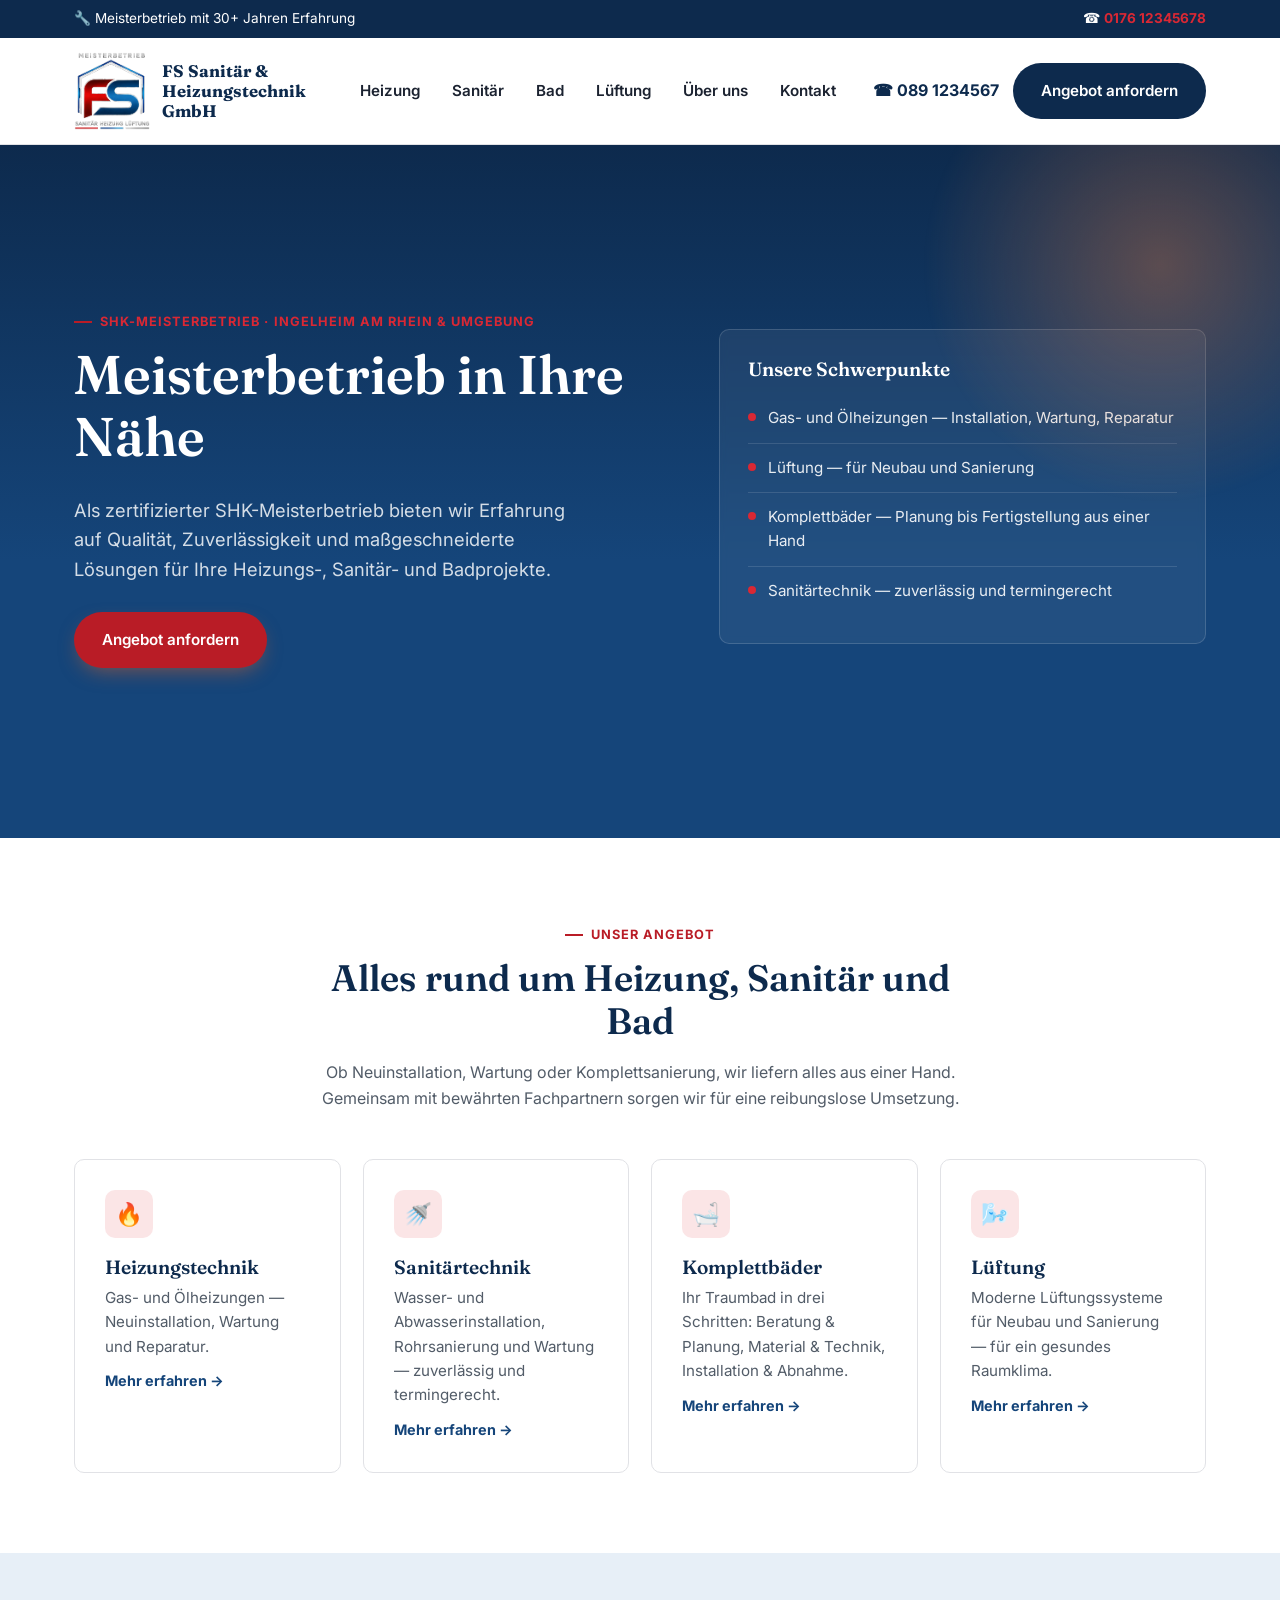
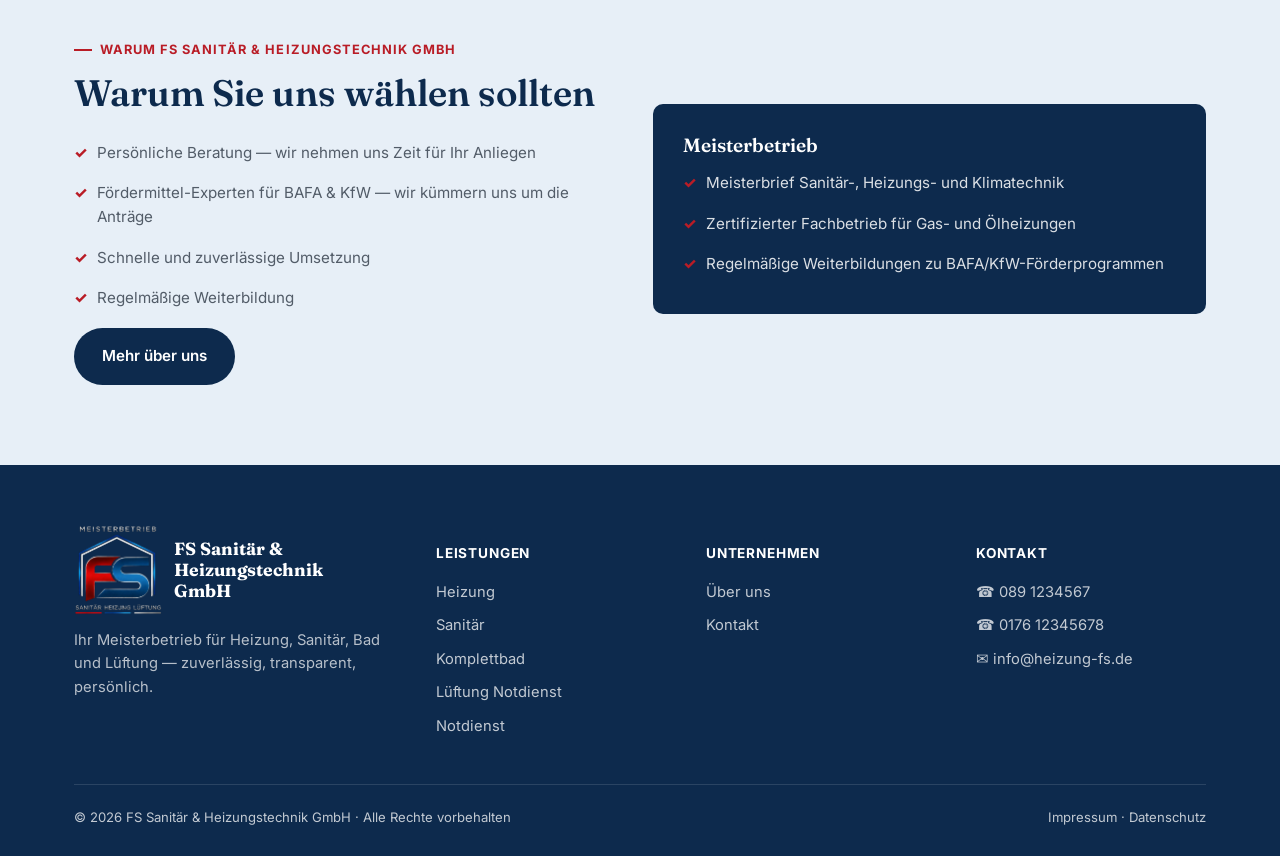
==== commit acd84cb8: "Add files via upload" ====
--- a/index.html
+++ b/index.html
@@ -134,7 +134,8 @@
           <li><a href="heizung.html">Heizung</a></li>
           <li><a href="sanitaer.html">Sanitär</a></li>
           <li><a href="bad.html">Komplettbad</a></li>
-          <li><a href="lueftung.html">Lüftung</a></li>
+          <li><a href="lueftung.html">Lüftung</a>
+      <a href="notdienst.html">Notdienst</a></li>
           <li><a href="notdienst.html">Notdienst</a></li>
         </ul>
       </div>
